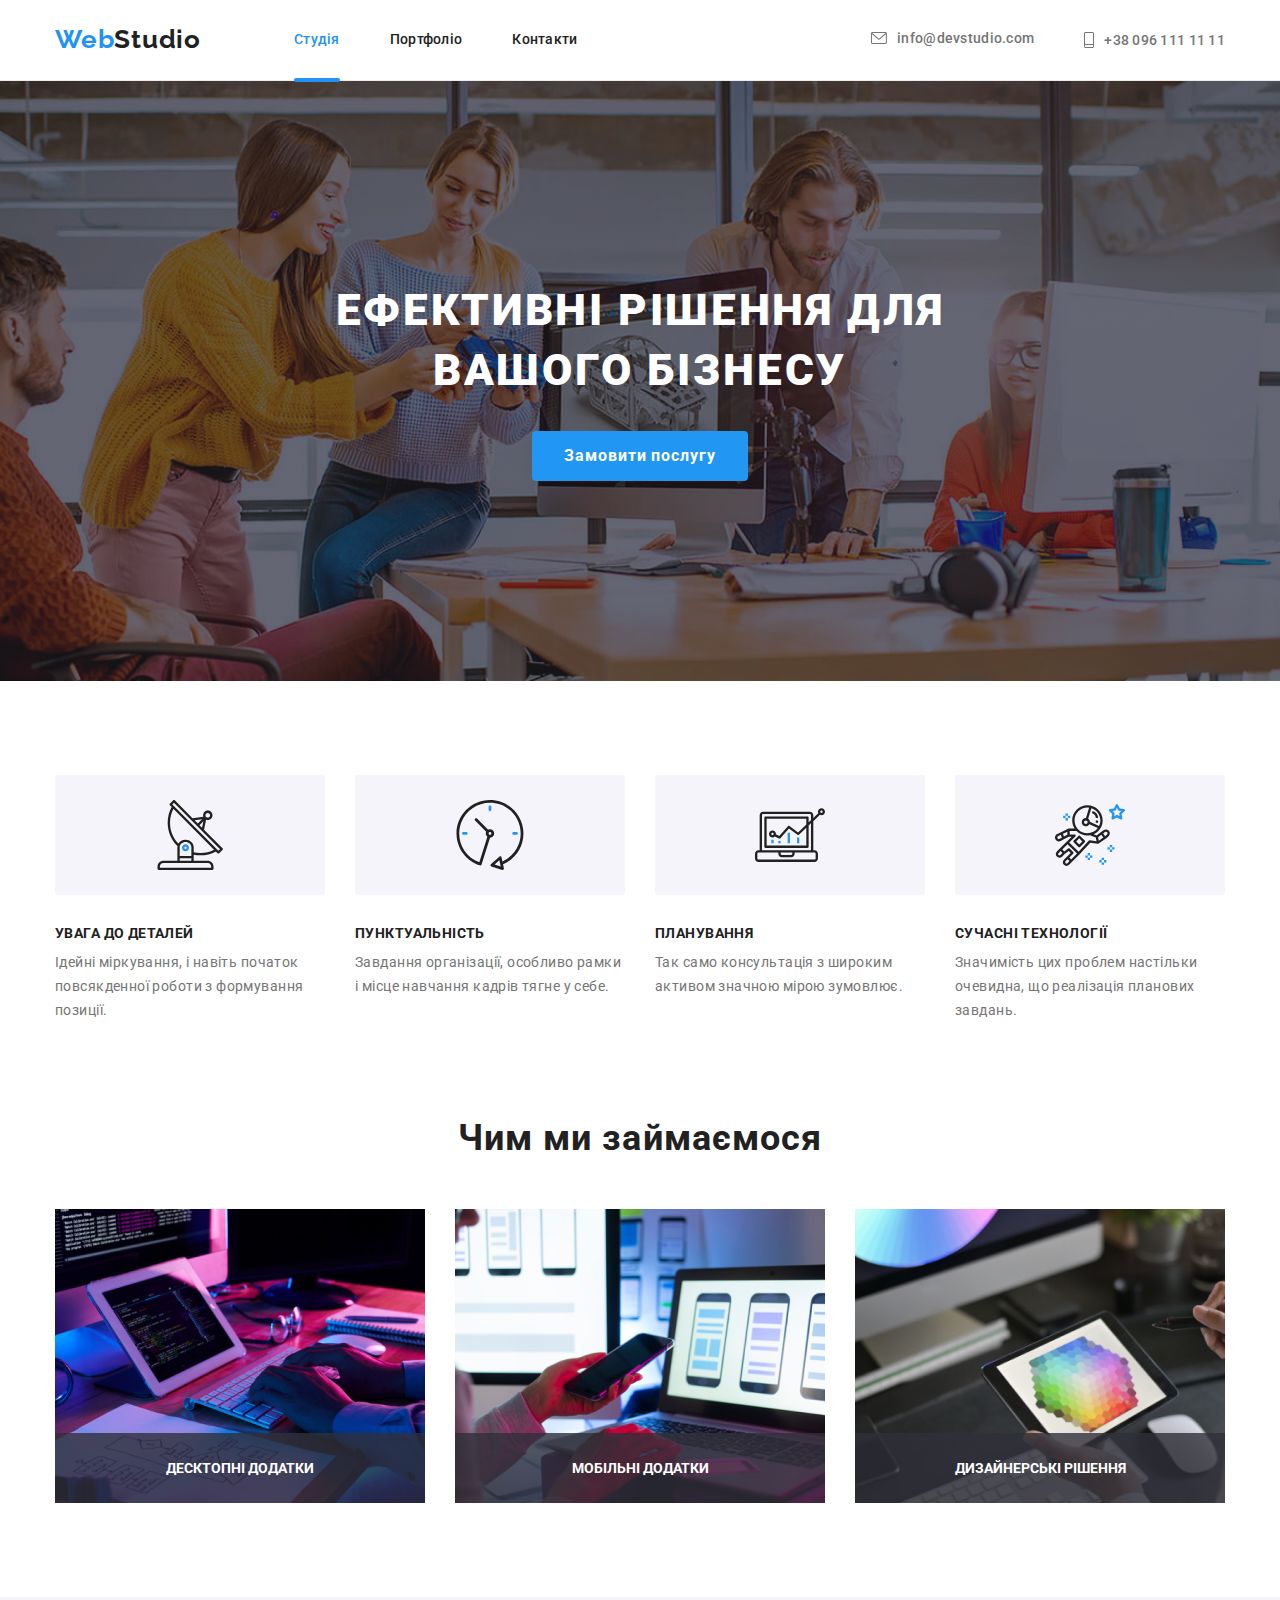
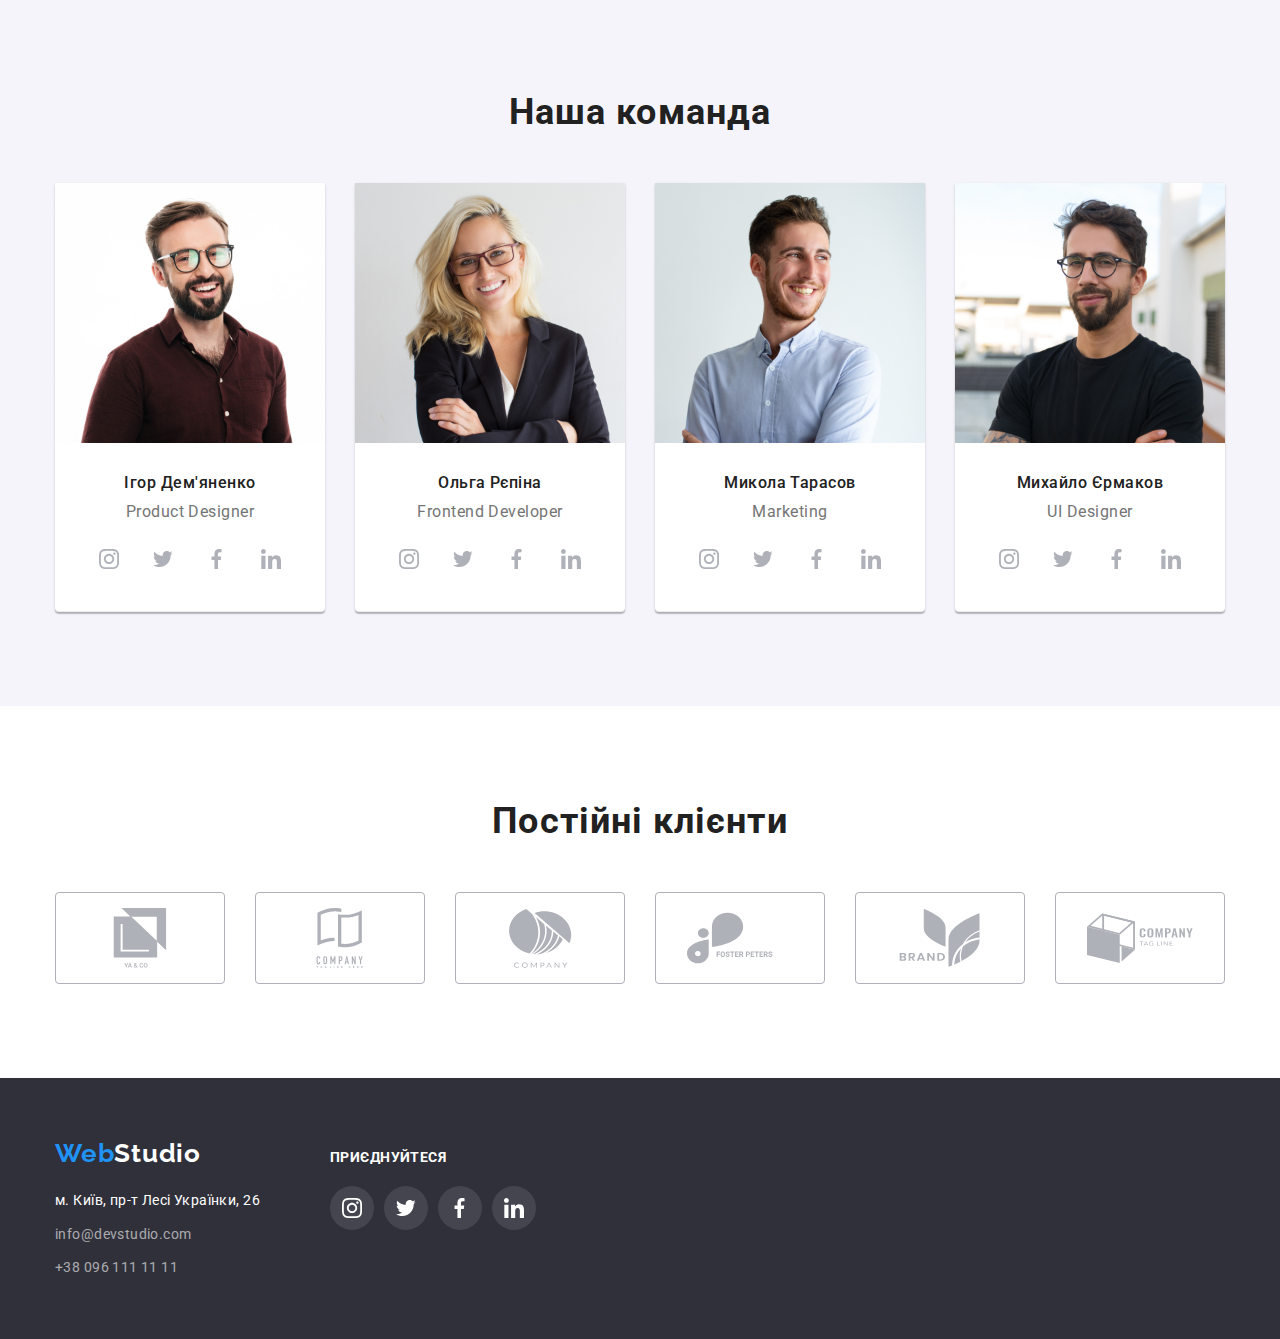
==== index.html @ 61c31329 "Initial commit" ====
<!DOCTYPE html>
<html lang="uk">
  <head>
    <meta charset="UTF-8" />
    <meta http-equiv="X-UA-Compatible" content="IE=edge" />
    <meta name="viewport" content="width=device-width, initial-scale=1.0" />
    <title>WebStudio</title>
    <link href="https://fonts.googleapis.com/css2?family=Raleway:wght@700&family=Roboto:wght@400;500;700;900&display=swap" rel="stylesheet">
    <link rel="stylesheet" href="https://cdn.jsdelivr.net/npm/modern-normalize@1.1.0/modern-normalize.min.css">
    <link rel="stylesheet" href="./css/styles.css">
  </head>
  <body>
    <header class="header">
      <div class="header-container container">
      <nav class="nav-header">
        <a href="logo" class="logo">Web<span class="logo-dark">Studio</span></a>
        <ul class="nav-list list">
          <li class="header-item"><a href="index.html" class="nav-link current link">Студія</a></li>
          <li class="header-item"><a href="./portfolio.html" class="nav-link link">Портфоліо</a></li>
          <li class="header-item"><a href="#Контакти" class="nav-link link">Контакти</a></li>
        </ul>
      </nav>
      <ul class="address-list list">
        <li class="address-item">
          <a href="mailto:info@devstudio.com" class="address-link link"><svg class="address-icon" width="16" height="12"><use href="./images/icon.svg#icon-mail"></use></svg>info@devstudio.com</a>
        </li>
        <li class="address-item">
          <a href="tel:+380961111111" class="address-link link"><svg class="address-icon" width="10" height="16"><use href="./images/icon.svg#icon-phone"></use></svg>+38 096 111 11 11</a></li>
      </ul>
    </div>
    </header>
    <main>
      <section class="baner-header section">
        <div class="baner-container container">
        <h1 class="baner-text">Ефективні рішення для вашого бізнесу</h1>
        <button type="button" class="baner-button" data-modal-open>Замовити послугу</button>
      </div>
      </section>
      <section class="features section">
        <div class="container">
        <h2 hidden>Чим ми особливі</h2>
        <ul class="features-list list">
          <li class="features-item">
            <div class="features-wrapper">
        <svg class="features-icon" width="70" height="70"><use href="./images/icon.svg#icon-group"></use></svg>
      </div>
            <h3 class="features-title">УВАГА ДО ДЕТАЛЕЙ</h3>
            <p class="features-text">
              Ідейні міркування, і навіть початок повсякденної роботи з
              формування позиції.
            </p>
          </li>
          <li class="features-item">
            <div class="features-wrapper">
            <svg class="features-icon" width="70" height="70"><use href="./images/icon.svg#icon-clock"></use></svg>
          </div>
            <h3 class="features-title">ПУНКТУАЛЬНІСТЬ</h3>
            <p class="features-text">
              Завдання організації, особливо рамки і місце навчання кадрів тягне
              у себе.
            </p>
          </li>
          <li class="features-item">
            <div class="features-wrapper">
            <svg class="features-icon" width="70" height="70"><use href="./images/icon.svg#icon-diagram"></use></svg>
          </div>
            <h3 class="features-title">ПЛАНУВАННЯ</h3>
            <p class="features-text">
              Так само консультація з широким активом значною мірою зумовлює.
            </p>
          </li>
          <li class="features-item">
            <div class="features-wrapper">
            <svg class="features-icon" width="70" height="70"><use href="./images/icon.svg#icon-astronaut"></use></svg>
            </div>
            <h3 class="features-title">СУЧАСНІ ТЕХНОЛОГІЇ</h3>
            <p class="features-text">
              Значимість цих проблем настільки очевидна, що реалізація планових
              завдань.
            </p>
          </li>
        </ul>
      </div>
      </section>
      <section class="examples section ">
        <div class="examples-container container">
        <h2 class="examples-title">Чим ми займаємося</h2>
        <ul class="examples-list list">
          <li class="examples-item">
            <div class="activity">
            <img
              src="./images/computer.jpg"
              alt="зображення рук на клавіатурі"
              width="370"
            />
            <p class="activity-text">Десктопні додатки</p>
            </div>
          </li>
          <li class="examples-item">
            <div class="activity">
            <img
              src="./images/phone.jpg"
              alt="зображення телефоу в руках"
              width="370"
            />
            <p class="activity-text">Мобільні додатки</p>
          </div>
          </li>
          <li class="examples-item">
            <div class="activity">
            <img
              src="./images/tablet.jpg"
              alt=" зображення планшету в руках"
              width="370"
            />
            <p class="activity-text">Дизайнерські рішення</p>
          </div>
          </li>
        </ul>
      </div>
      </section>
      <section class="team section">
        <div class="team-container container">
        <h2 class="team-title">Наша команда</h2>
        <ul class="team-list list">
          <li class="team-item">
            <img
              src="./images/team-product.jpg"
              alt="усміхненний чоловік в сорчці коричневого кольору"
              width="270"
            />
            <div class="team-wrapper">
            <h3 class="team-members">Ігор Дем'яненко</h3>
            <p lang="en" class="team-text">Product Designer</p>
            <ul class="socials list">
              <li><a href="#instagram" class="socials-link"><svg class="team-icon" width="20" height="20"><use href="./images/icon.svg#icon-instagram"></use></svg></a></li>
              <li><a href="#twetter" class="socials-link"><svg class="team-icon" width="20" height="20"><use href="./images/icon.svg#icon-twetter"></use></svg></a></li>
              <li><a href="#facebook" class="socials-link"><svg class="team-icon" width="20" height="20"><use href="./images/icon.svg#icon-facebook"></use></svg></a></li>
              <li><a href="#linkedin" class="socials-link"><svg class="team-icon" width="20" height="20"><use href="./images/icon.svg#icon-linkedin"></use></svg></a></li>
            </ul> 
          </div>
          </li>
          <li class="team-item">
            <img
              src="./images/team-frontend.jpg"
              alt="усміхненна блондинка у діловому костюмі"
              width="270"
            />
            <div class="team-wrapper">
            <h3 class="team-members">Ольга Рєпіна</h3>
            <p lang="en" class="team-text">Frontend Developer</p>
            <ul class="socials list">
              <li><a href="#instagram" class="socials-link"><svg class="team-icon" width="20" height="20"><use href="./images/icon.svg#icon-instagram"></use></svg></a></li>
              <li><a href="#twetter" class="socials-link"><svg class="team-icon" width="20" height="20"><use href="./images/icon.svg#icon-twetter"></use></svg></a></li>
              <li><a href="#facebook" class="socials-link"><svg class="team-icon" width="20" height="20"><use href="./images/icon.svg#icon-facebook"></use></svg></a></li>
              <li><a href="#linkedin" class="socials-link"><svg class="team-icon" width="20" height="20"><use href="./images/icon.svg#icon-linkedin"></use></svg></a></li>
            </ul> 
          </div>
          </li>
          <li class="team-item">
            <img
              src="./images/team-marketing.jpg"
              alt="усміхненний молодий чоловік у світлій сорочці"
              width="270"
            />
            <div class="team-wrapper">
            <h3 class="team-members">Микола Тарасов</h3>
            <p lang="en" class="team-text">Marketing</p>
            <ul class="socials list">
              <li><a href="#instagram" class="socials-link"><svg class="team-icon" width="20" height="20"><use href="./images/icon.svg#icon-instagram"></use></svg></a></li>
              <li><a href="#twetter" class="socials-link"><svg class="team-icon" width="20" height="20"><use href="./images/icon.svg#icon-twetter"></use></svg></a></li>
              <li><a href="#facebook" class="socials-link"><svg class="team-icon" width="20" height="20"><use href="./images/icon.svg#icon-facebook"></use></svg></a></li>
              <li><a href="#linkedin" class="socials-link"><svg class="team-icon" width="20" height="20"><use href="./images/icon.svg#icon-linkedin"></use></svg></a></li>
            </ul> 
          </div>
          </li>
          <li class="team-item">
            <img
              src="./images/team_ui-designer.jpg"
              alt="молодий чоловік у футболці чорного кольору підморкує"
              width="270"
            />
            <div class="team-wrapper">
            <h3 class="team-members">Михайло Єрмаков</h3>
            <p lang="en" class="team-text">UI Designer</p>
            <ul class="socials list">
              <li><a href="#instagram" class="socials-link"><svg class="team-icon" width="20" height="20"><use href="./images/icon.svg#icon-instagram"></use></svg></a></li>
              <li><a href="#twetter" class="socials-link"><svg class="team-icon" width="20" height="20"><use href="./images/icon.svg#icon-twetter"></use></svg></a></li>
              <li><a href="#facebook" class="socials-link"><svg class="team-icon" width="20" height="20"><use href="./images/icon.svg#icon-facebook"></use></svg></a></li>
              <li><a href="#linkedin" class="socials-link"><svg class="team-icon" width="20" height="20"><use href="./images/icon.svg#icon-linkedin"></use></svg></a></li>
            </ul> 
          </div>
          </li>
        </ul>
      </div>
      </section>
      <section class="customers section">
        <div class="container">
        <h2 class="customers-title">Постійні клієнти</h2>
        <ul class="customers-list list">
        <li><a href="#" class="customers-link"><svg class="customers-icon" width="106" height="60"><use href="./images/icon.svg#icon-ya-co"></use></svg></a></li>
        <li><a href="#" class="customers-link"><svg class="customers-icon" width="106" height="60"><use href="./images/icon.svg#icon-company-tagline"></use></svg></a></li>
        <li><a href="#" class="customers-link"><svg class="customers-icon" width="106" height="60"><use href="./images/icon.svg#icon-company"></use></svg></a></li>
        <li><a href="#" class="customers-link"><svg class="customers-icon" width="106" height="60"><use href="./images/icon.svg#icon-foster-peters"></use></svg></a></li>
        <li><a href="#" class="customers-link"><svg class="customers-icon" width="106" height="60"><use href="./images/icon.svg#icon-brand"></use></svg></a></li>
        <li><a href="#" class="customers-link"><svg class="customers-icon" width="106" height="60"><use href="./images/icon.svg#icon-tag-line"></use></svg></a></li>
      </ul>
      </div>
      </section>
    </main>
    <footer class="footer">
      <div class="container  footer-container">
      <div class="address-wrapper">
      <a href="logo" class="logo link">Web<span class="logo-light">Studio</span></a>
      <address class="address">
        <ul class="address-list-footer list">
          <li class="address-list-item"><p class="address-text">м. Київ, пр-т Лесі Українки, 26</p></li>
          <li class="address-list-item">
            <a href="mailto:info@devstudio.com" class="contacts-link link">info@devstudio.com</a>
          </li>
          <li class="address-list-item"><a href="tel:+380961111111" class="contacts-link link">+38 096 111 11 11</a></li>
        </ul>
      </address>
      </div>
        <div class="footer-link">
        <h2 class="footer-title">Приєднуйтеся</h2>
        <ul class="footer-icon-list list">
          <li><a href="#instagram" class="footer-socials"><svg class="footer-icon" width="20" height="20"><use href="./images/icon.svg#icon-instagram"></use></svg></a></li>
          <li><a href="#twetter" class="footer-socials"><svg class="footer-icon" width="20" height="20"><use href="./images/icon.svg#icon-twetter"></use></svg></a></li>
          <li><a href="#facebook" class="footer-socials"><svg class="footer-icon" width="20" height="20"><use href="./images/icon.svg#icon-facebook"></use></svg></a></li>
          <li><a href="#linkedin" class="footer-socials"><svg class="footer-icon" width="20" height="20"><use href="./images/icon.svg#icon-linkedin"></use></svg></a></li>
        </ul>
      </div>
    </div>
    </footer>
    <div class="backdrop is-hidden" data-modal>
<div class="modal">
  <button class="modal-close-button" type="button" data-modal-close><svg class="close-icon"><use href="./images/icon.svg#icon-close.svg"></use></svg></button>
</div>
    </div>
    <script src="./js/modal.js"></script>
</body>
  </body>
</html>
---- css/styles.css ----
:root {
    --color-background: #fff;
    --color-primary: #2193f6;
    --color-section: #f5f4fa;
    --color-text: #212121;
    --color-button: #2196F3;
}
body {
    font-family: 'Roboto',sans-serif;
    color:var(--color-text);
}
/* reset start*/
h1,h2,h3,h4,h5,h6,p {
    margin: 0;
}
.link {
    text-decoration: none;
}
.list {
    list-style: none;
    margin: 0;
    padding: 0;
}
/* reset and*/
.section {
    padding: 94px 0;
}
.container {
    width: 1200px;
    padding: 0 15px;
    margin: 0 auto;
}
.logo {
    color:var(--color-primary);
    font-family: 'Raleway', sans-serif;
    font-weight: 700;
    font-size: 26px;
    line-height: 1.20;
    letter-spacing: 0.03em;
    text-decoration: none;
}
.logo-light {
    color: var(--color-background);
}
.logo-dark {
    color: var(--color-text);
}
.header-container {
    display: flex;
}
.header {
    border-bottom: 1px solid #ececec;
}
.nav-header {
    display: flex;
    align-items: center;
}
.nav-list {
    display: flex;
    margin-left: 93px;
}
.nav-link {
    display: block;
    color:var(--color-text);
    font-weight: 500;
    font-size: 14px;
    line-height: 1.14;
    letter-spacing: 0.02em; 
    padding-top: 32px;
    padding-bottom: 32px;
    position: relative;
    transition: color 250ms cubic-bezier(0.4, 0, 0.2, 1);
}
.header-item:not(:last-child) {
    margin-right: 50px;
    align-items: center;
}
.nav-link.current {
    color: var(--color-primary);
}
.nav-link:hover,
.nav-link:focus {
    color:var(--color-primary);
}
.current::after {  
    display: inline-block;
    content: '';
    width: 100%;
    height: 4px;
    position: absolute;
    left: 0;
    bottom: -2px;
    background-color: var(--color-primary);
    border-radius: 2px;
}
.address-list {
    display: flex;
    margin-left: auto;
}
.address-item:not(:last-child) {
    margin-right: 50px;
    align-items: center;
}
.address-link {
    display: flex;
    color: #757575;
    align-items: center;
    font-weight: 500;
    font-size: 14px;
    line-height: 0.9;
    letter-spacing: 0.02em;
    padding: 32px 0;
    transition: color 250ms cubic-bezier(0.4, 0, 0.2, 1);
}
.address-link:hover,
.address-link:focus {
    color:var(--color-primary); 
}
.address-icon {
    fill: currentColor;
    margin-right: 10px;
}
.features-wrapper {
    display: flex;
    width: 270px;
    height: 120px;
    margin-bottom: 30px;
    margin-right: 30px;
    background-color: var(--color-section); 
    border-radius: 4px;
    align-items: center;
    justify-content: center;
}
.baner-header {
    margin: 0 auto;
    background-color: #2f303a;
    color: var(--color-background);
    padding: 200px 0;
    background-image: linear-gradient(to right, rgba(47, 48, 58, 0.4), rgba(47, 48, 58, 0.4)),
    url(../images/background.jpg);
    background-size: 1600px;
    max-width: 1600px;
    background-repeat: no-repeat;
    background-position: center;
}

.baner-text {
    color:var(--color-background);
    font-weight: 900;
    font-size: 44px;
    line-height: 1.36;
    text-align: center;
    letter-spacing: 0.06em;
    text-transform: uppercase;
    width: 696px;
    margin: 0 auto;
    margin-bottom: 30px;
}   
.baner-button {
    display: block;
    margin: 0 auto;
    width: 216px;
    min-height: 50px;
    color: #fff;
    background-color: var(--color-button);
    font-family: inherit;
    border-radius: 4px;
    border: none;
    font-weight: 700;
    font-size: 16px;
    line-height: 1.88;
    letter-spacing: 0.06em;
    cursor: pointer;
}
.fetures-container {
    display: flex;
}
.features-list {
    display: flex;
}
.features-item {
    width: 270px;
    margin-right: 30px;
}
.features-item:last-child {
    margin-right: 0;
}
.features-title {
    font-weight: 700;
    font-size: 14px;
    line-height: 1.15;
    letter-spacing: 0.03em;
    text-transform: uppercase;
    margin-bottom: 10px;
}
.features-text {
    font-weight: 400;
    font-size: 14px;
    color: #757575;
    line-height: 1.71;
    letter-spacing: 0.03em;
}
.examples {
    padding-top: 0;
}
.examples-container {
    display: flexbox;
}
.examples-title {
    text-align: center;
    font-size: 36px;
    line-height: 1.17;
    letter-spacing: 0.03em;
    margin-bottom: 50px;
}
.examples-item {
    width: 370px;
    margin-right: 30px;
    margin-left: 0;
}
.examples-item:last-child {
    margin-right: 0;
}
.examples-list {
    display: flex;
}
.activity {
    display: flex;
    position: relative;
    justify-content: center;
}
.activity::before {
    content: "";
    position: absolute;
    bottom: 0;
    width: 100%;
    height: 70px;
    background-color: rgba(47, 48, 58, 0.8);
}
.activity-text {
    position: absolute;
    bottom: 0;
    margin: 0;
    padding: 27px 0;
    font-weight: 700;
    font-size: 14px;
    line-height: 1.143;
    text-transform: uppercase;
    color: #FFFFFF;
}
.container-team {
    display: flex;
}
.team {
    background-color:var(--color-section);
}
.team-title {
    display: flex;
    justify-content: center;
    font-size: 36px;
    line-height: 1.17;
    letter-spacing: 0.03em;
    margin-bottom: 50px;
}
.team-list {
    display: flex;
    flex-wrap: wrap;
    margin-right: -30px;
    margin-bottom: -30px;
}
.team-item {
    margin-right: 30px;
    margin-bottom: 30px;
    background-color: var(--color-background);
    border-bottom: 1px solid #ececec;
    box-shadow: 0px 1px 3px rgba(0, 0, 0, 0.12), 0px 1px 1px rgba(0, 0, 0, 0.014), 0px 2px 1px rgba(0, 0, 0, 0.2);
    border-radius: 0px 0px 4px 4px;
}
img {
    display: block;
}
.team-members {
    margin-bottom: 10px;
    font-weight: 500;
    font-size: 16px;
    line-height: 1.19;
    text-align: center;
    letter-spacing: 0.03em;
}
.team-text { 
    margin-bottom: 16px;
    font-size: 16px;
    line-height: 1.19;
    color: #757575;
    text-align: center;
    letter-spacing: 0.03em;
}
.socials {
    display: flex;
    align-items: center;
    justify-content: center;
    gap: 10px;
}
.socials-link {
    display: flex;
    align-items: center;
    justify-content: center;
    width: 44px;
    height: 44px;
    border-radius: 50%;
    fill: #afb1b8;
    transition: fill 250ms cubic-bezier(0.4, 0, 0.2, 1), background-color 250ms cubic-bezier(0.4, 0, 0.2, 1);
}
.socials-link:hover,
.socials-link:focus {
        fill: #fff;
        background-color: var(--color-primary); 
}
.team-wrapper {
    padding: 30px 0;
}
.customers-title {
    text-align: center;
    font-size: 36px;
    letter-spacing: 0.03em;
    line-height: 1.17;
    margin-bottom: 50px;
}
.customers-link {
    width: 170px;
    height: 92px;
    border: 1px solid #afb1b8;
    border-radius: 4px;
    display: flex;
    align-items: center;
    justify-content: center;
    fill: #afb1b8; 
    transition: fill 250ms cubic-bezier(0.4, 0, 0.2, 1), border-color 250ms cubic-bezier(0.4, 0, 0.2, 1); 
}
.customers-link:hover,
.customers-link:focus {
    fill: var(--color-button);
    border-color: var(--color-button);
}
.customers-list {
    display: flex;
    gap: 30px;
}
.footer {
    background-color: #2f303a;
    padding: 60px 0;
    
}
.address {
    font-style: normal;
    margin-top: 20px;

}
.address-list-item:not(:last-child) {
    margin-bottom: 9px;
}
.address-text {
    font-size: 14px;
    line-height: 1.71;
    letter-spacing: 0.03em;
    color: #fff;
}
.contacts-link {
    font-size: 14px;
    line-height: 1.72;
    letter-spacing: 0.03em;
    color:rgba(255, 255, 255, 0.6);
    transition: color 250ms cubic-bezier(0.4, 0, 0.2, 1);
}
.contacts-link:hover, 
.contacts-link:focus {
    color:var(--color-primary);
}
.footer-link {
    margin-left: 70px;
    }
    .footer-text {
        color: #FFFFFF;
        text-align: center;
        font-family: 'Roboto';
        font-weight: 700;
        font-size: 14px;
        letter-spacing: 0.03em;
        line-height: 1.12;
        text-transform: uppercase;
    }
    .footer-icon-list {
        display: flex;
        gap: 10px;
    }
    .footer-icon {
        fill: #FFFFFF;
    }
    .footer-container {
        display: flex;
        align-items: baseline;
    }
    .footer-title {
        color: #FFFFFF;
        font-size: 14px;
        letter-spacing: 0.03em;
        line-height: 1.12;
        text-transform: uppercase;
        margin-bottom: 20px;
    }
    .footer-socials {
        width: 44px;
        height: 44px;
        display: flex;
        align-items: center;
        justify-content: center;
        background-color: rgba(255, 255, 255, 0.1);
        border-radius: 50%;
        transition: background-color 250ms cubic-bezier(0.4, 0, 0.2, 1);
    }
    .footer-socials:hover,
    .footer-socials:focus {
        background-color: var(--color-button);
    }
.filters-list {
    display: flex; 
    justify-content: center;
    margin-bottom: 50px;
    gap: 8px;
} 
.filters-item:last-child {
    margin-right: 0;
}
.filters-button {
    padding: 6px 22px;
    font-weight: 500;
    font-size: 16px; 
    line-height: 1.63;
    text-align: center;
    letter-spacing: 0.03em; 
    background: #f5f4fa;
    border-radius: 4px;
    border: none;
    cursor: pointer;
    transition: color 250ms cubic-bezier(0.4, 0, 0.2, 1), background-color 250ms cubic-bezier(0.4, 0, 0.2, 1), box-shadow 250ms cubic-bezier(0.4, 0, 0.2, 1);
}
.filters-button:hover,
.filters-button:focus {
    color: #FFFFFF;
    background-color:  #2196f3;
    box-shadow: 0px 3px 1px rgba(0, 0, 0, 0.1), 0px 1px 2px rgba(0, 0, 0, 0.08), 0px 2px 2px rgba(0, 0, 0, 0.12);
    border-radius: 4px;
}
.project-list {
    display: flex;
    flex-wrap: wrap;
    margin-right: -30px;
    margin-bottom: -30px;
    
}
.project-wrapper {
    border: 1px solid #eeeeee;
    border-top: none;
    padding: 20px 24px;
    
}
.portfolio-thumb {
    position: relative;
    width: 370px;
    height: 294px;
    overflow: hidden;
}
.portfolio-overlay {
    position: absolute;
    top: 0;
    left: 0;
    width: 100%;
    height: 100%;
    background-color: rgba(33, 150, 243, 0.9);
    transform: translateY(101%);
    transition: transform 250ms cubic-bezier(0.4, 0, 0.2, 1);
}
.overlay-text {
    padding: 60px 24px;
    align-content: center;
    font-size: 18px;
    line-height: 1.56;
    color:#FFFFFF;
}

.project-item:hover .portfolio-overlay,
.project-item:focus .portfolio-overlay {
    transform: translateY(0);
}

img {
    display: block;
}
.project-item {
    margin-right: 30px;
    margin-bottom: 30px;
    width: 370px;
    transition: box-shadow 250ms cubic-bezier(0.4, 0, 0.2, 1),transform 250ms cubic-bezier(0.4, 0, 0.2, 1);
}
.project-item:ntn-child(3n) {
    margin-right: 0;
}
.project-item:ntn-last-child(-n+3) {
    margin-bottom: 0;
}
.project-title {
    color:var(--color-text);
    font-size: 18px;
    line-height: 2.0;
    letter-spacing: 0.06em;
    margin-bottom: 4px;

}
.project-text {
    color: #757575;
    font-weight: 400;
    font-size: 16px ;
    line-height: 1.9;
    letter-spacing: 0.03em;
}

.project-item:hover {
box-shadow: 0px 1px 1px rgba(0, 0, 0, 0.12),
0px 4px 4px rgba(0, 0, 0, 0.06),
1px 4px 6px rgba(0, 0, 0, 0.16);
}
.backdrop {
    position: fixed;
    top: 0;
    left: 0;
    width: 100%;
    height: 100%;
    z-index: 1;
    background-color: rgba(0, 0, 0, 0.2);
    transition: opacity 250ms, visibility 250ms;
}
.backdrop.is-hidden {
    opacity: 0;
    visibility: hidden;
    pointer-events: none;
}
.modal {
    position: absolute;
    top: 50%;
    left: 50%;
    transform: translate(-50%, -50%);
    width: 528px;
    max-height: 581px;
    height: 100%;
    overflow: auto;
    background-color: var(--color-background);
    box-shadow: 0px 1px 3px rgba(0, 0, 0, 0.12), 0px 1px 1px rgba(0, 0, 0, 0.14), 0px 2px 1px rgba(0, 0, 0, 0.2);
    border-radius: 4px;
}
.modal-close-button {
    display: flex;
    align-items: center;
    justify-content: center;
    border: 1px solid rgba(0, 0, 0, 0.1);
    border-radius: 50%;
    background-color: var(--color-background);
    position: absolute;
    top: 8px;
    right: 8px;
    width: 30px;
    height: 30px;
    cursor: pointer;
}
.close-icon {
    fill: black;
}
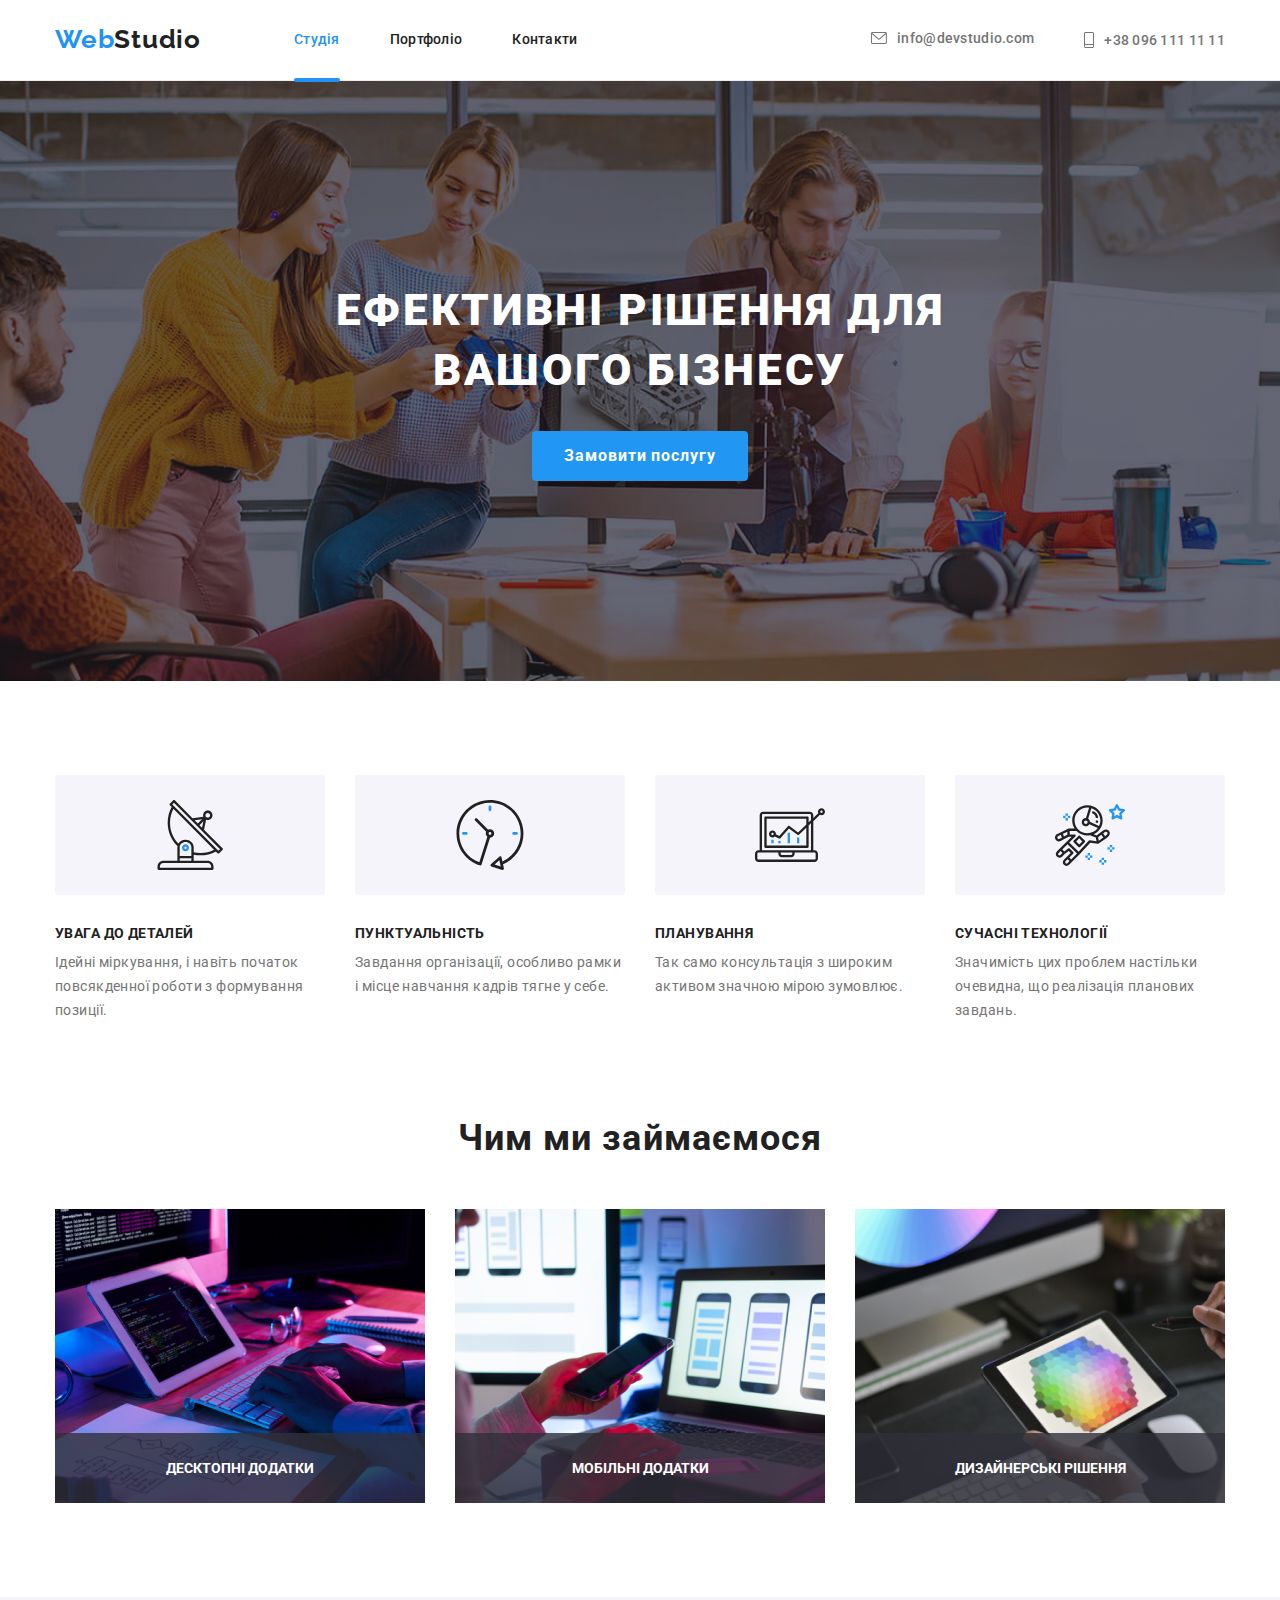
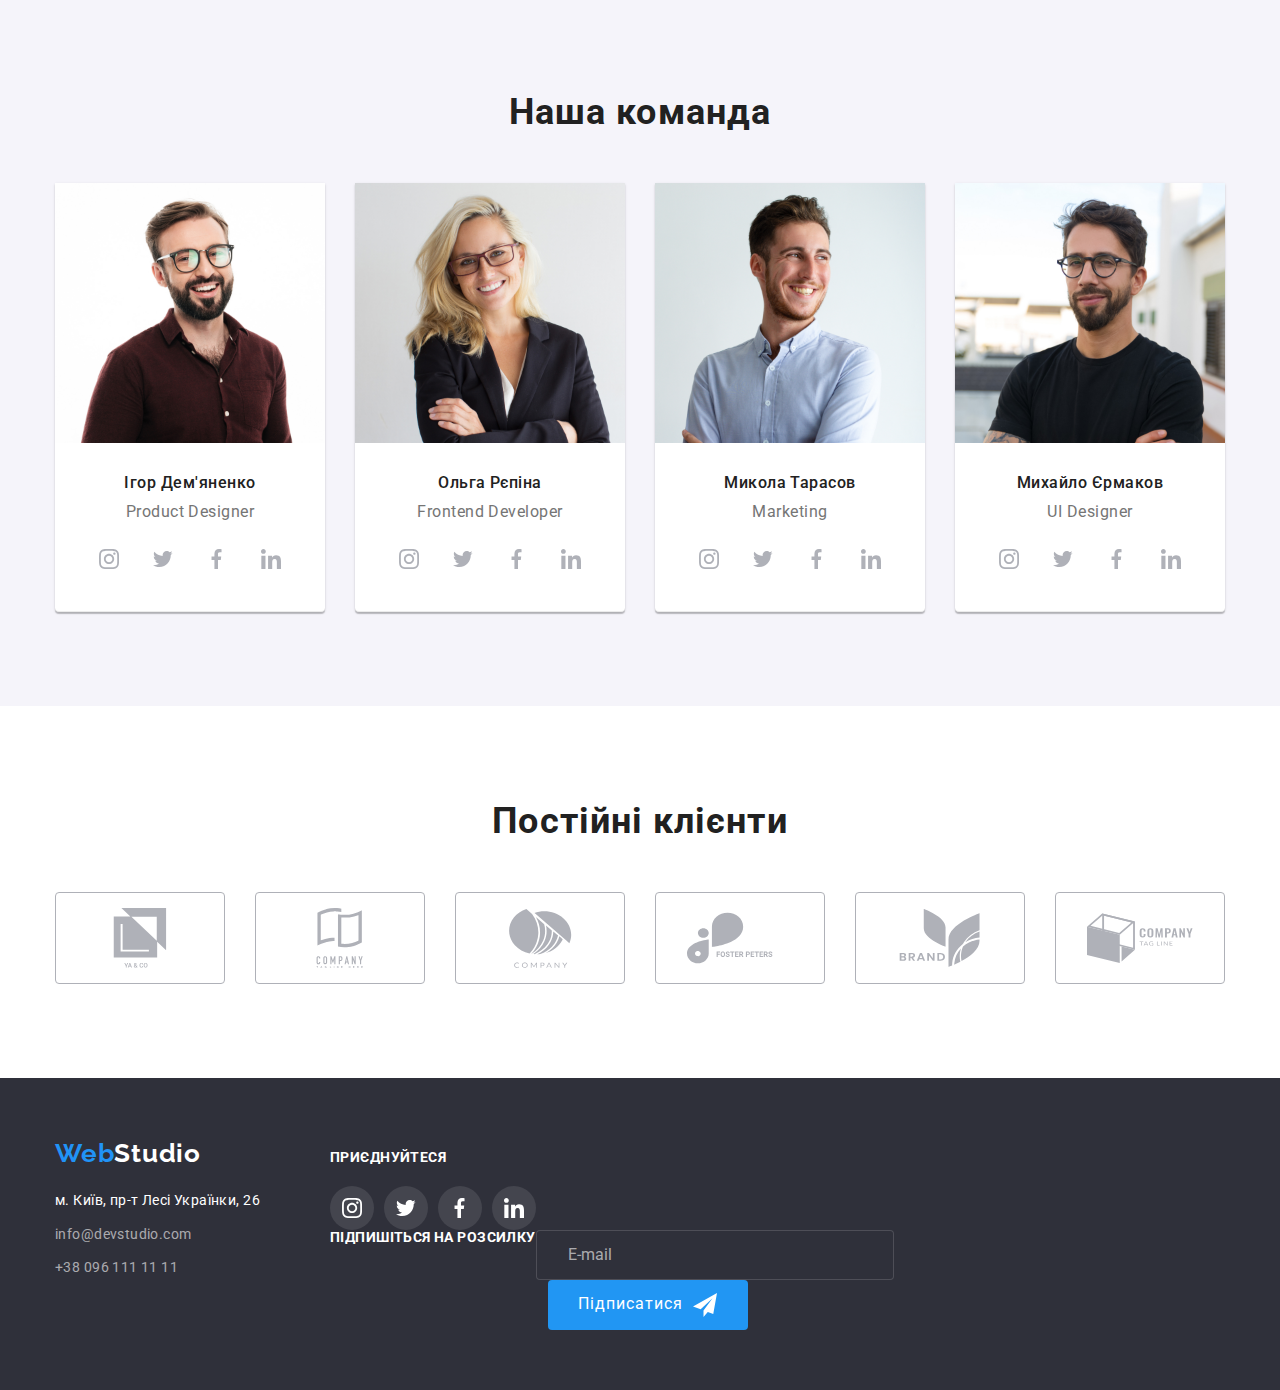
==== commit e006f8a7: "added modal form" ====
--- a/index.html
+++ b/index.html
@@ -22,10 +22,10 @@
       </nav>
       <ul class="address-list list">
         <li class="address-item">
-          <a href="mailto:info@devstudio.com" class="address-link link"><svg class="address-icon" width="16" height="12"><use href="./images/icon.svg#icon-mail"></use></svg>info@devstudio.com</a>
+          <a href="mailto:info@devstudio.com" class="address-link link"><svg class="address-icon" width="16" height="12"><use href="./images/icons.svg#icon-mail"></use></svg>info@devstudio.com</a>
         </li>
         <li class="address-item">
-          <a href="tel:+380961111111" class="address-link link"><svg class="address-icon" width="10" height="16"><use href="./images/icon.svg#icon-phone"></use></svg>+38 096 111 11 11</a></li>
+          <a href="tel:+380961111111" class="address-link link"><svg class="address-icon" width="10" height="16"><use href="./images/icons.svg#icon-phone"></use></svg>+38 096 111 11 11</a></li>
       </ul>
     </div>
     </header>
@@ -42,7 +42,7 @@
         <ul class="features-list list">
           <li class="features-item">
             <div class="features-wrapper">
-        <svg class="features-icon" width="70" height="70"><use href="./images/icon.svg#icon-group"></use></svg>
+        <svg class="features-icon" width="70" height="70"><use href="./images/icons.svg#icon-group"></use></svg>
       </div>
             <h3 class="features-title">УВАГА ДО ДЕТАЛЕЙ</h3>
             <p class="features-text">
@@ -52,7 +52,7 @@
           </li>
           <li class="features-item">
             <div class="features-wrapper">
-            <svg class="features-icon" width="70" height="70"><use href="./images/icon.svg#icon-clock"></use></svg>
+            <svg class="features-icon" width="70" height="70"><use href="./images/icons.svg#icon-clock"></use></svg>
           </div>
             <h3 class="features-title">ПУНКТУАЛЬНІСТЬ</h3>
             <p class="features-text">
@@ -62,7 +62,7 @@
           </li>
           <li class="features-item">
             <div class="features-wrapper">
-            <svg class="features-icon" width="70" height="70"><use href="./images/icon.svg#icon-diagram"></use></svg>
+            <svg class="features-icon" width="70" height="70"><use href="./images/icons.svg#icon-diagram"></use></svg>
           </div>
             <h3 class="features-title">ПЛАНУВАННЯ</h3>
             <p class="features-text">
@@ -71,7 +71,7 @@
           </li>
           <li class="features-item">
             <div class="features-wrapper">
-            <svg class="features-icon" width="70" height="70"><use href="./images/icon.svg#icon-astronaut"></use></svg>
+            <svg class="features-icon" width="70" height="70"><use href="./images/icons.svg#icon-astronaut"></use></svg>
             </div>
             <h3 class="features-title">СУЧАСНІ ТЕХНОЛОГІЇ</h3>
             <p class="features-text">
@@ -133,10 +133,10 @@
             <h3 class="team-members">Ігор Дем'яненко</h3>
             <p lang="en" class="team-text">Product Designer</p>
             <ul class="socials list">
-              <li><a href="#instagram" class="socials-link"><svg class="team-icon" width="20" height="20"><use href="./images/icon.svg#icon-instagram"></use></svg></a></li>
-              <li><a href="#twetter" class="socials-link"><svg class="team-icon" width="20" height="20"><use href="./images/icon.svg#icon-twetter"></use></svg></a></li>
-              <li><a href="#facebook" class="socials-link"><svg class="team-icon" width="20" height="20"><use href="./images/icon.svg#icon-facebook"></use></svg></a></li>
-              <li><a href="#linkedin" class="socials-link"><svg class="team-icon" width="20" height="20"><use href="./images/icon.svg#icon-linkedin"></use></svg></a></li>
+              <li><a href="#instagram" class="socials-link"><svg class="team-icon" width="20" height="20"><use href="./images/icons.svg#icon-instagram"></use></svg></a></li>
+              <li><a href="#twetter" class="socials-link"><svg class="team-icon" width="20" height="20"><use href="./images/icons.svg#icon-twetter"></use></svg></a></li>
+              <li><a href="#facebook" class="socials-link"><svg class="team-icon" width="20" height="20"><use href="./images/icons.svg#icon-facebook"></use></svg></a></li>
+              <li><a href="#linkedin" class="socials-link"><svg class="team-icon" width="20" height="20"><use href="./images/icons.svg#icon-linkedin"></use></svg></a></li>
             </ul> 
           </div>
           </li>
@@ -150,10 +150,10 @@
             <h3 class="team-members">Ольга Рєпіна</h3>
             <p lang="en" class="team-text">Frontend Developer</p>
             <ul class="socials list">
-              <li><a href="#instagram" class="socials-link"><svg class="team-icon" width="20" height="20"><use href="./images/icon.svg#icon-instagram"></use></svg></a></li>
-              <li><a href="#twetter" class="socials-link"><svg class="team-icon" width="20" height="20"><use href="./images/icon.svg#icon-twetter"></use></svg></a></li>
-              <li><a href="#facebook" class="socials-link"><svg class="team-icon" width="20" height="20"><use href="./images/icon.svg#icon-facebook"></use></svg></a></li>
-              <li><a href="#linkedin" class="socials-link"><svg class="team-icon" width="20" height="20"><use href="./images/icon.svg#icon-linkedin"></use></svg></a></li>
+              <li><a href="#instagram" class="socials-link"><svg class="team-icon" width="20" height="20"><use href="./images/icons.svg#icon-instagram"></use></svg></a></li>
+              <li><a href="#twetter" class="socials-link"><svg class="team-icon" width="20" height="20"><use href="./images/icons.svg#icon-twetter"></use></svg></a></li>
+              <li><a href="#facebook" class="socials-link"><svg class="team-icon" width="20" height="20"><use href="./images/icons.svg#icon-facebook"></use></svg></a></li>
+              <li><a href="#linkedin" class="socials-link"><svg class="team-icon" width="20" height="20"><use href="./images/icons.svg#icon-linkedin"></use></svg></a></li>
             </ul> 
           </div>
           </li>
@@ -167,10 +167,10 @@
             <h3 class="team-members">Микола Тарасов</h3>
             <p lang="en" class="team-text">Marketing</p>
             <ul class="socials list">
-              <li><a href="#instagram" class="socials-link"><svg class="team-icon" width="20" height="20"><use href="./images/icon.svg#icon-instagram"></use></svg></a></li>
-              <li><a href="#twetter" class="socials-link"><svg class="team-icon" width="20" height="20"><use href="./images/icon.svg#icon-twetter"></use></svg></a></li>
-              <li><a href="#facebook" class="socials-link"><svg class="team-icon" width="20" height="20"><use href="./images/icon.svg#icon-facebook"></use></svg></a></li>
-              <li><a href="#linkedin" class="socials-link"><svg class="team-icon" width="20" height="20"><use href="./images/icon.svg#icon-linkedin"></use></svg></a></li>
+              <li><a href="#instagram" class="socials-link"><svg class="team-icon" width="20" height="20"><use href="./images/icons.svg#icon-instagram"></use></svg></a></li>
+              <li><a href="#twetter" class="socials-link"><svg class="team-icon" width="20" height="20"><use href="./images/icons.svg#icon-twetter"></use></svg></a></li>
+              <li><a href="#facebook" class="socials-link"><svg class="team-icon" width="20" height="20"><use href="./images/icons.svg#icon-facebook"></use></svg></a></li>
+              <li><a href="#linkedin" class="socials-link"><svg class="team-icon" width="20" height="20"><use href="./images/icons.svg#icon-linkedin"></use></svg></a></li>
             </ul> 
           </div>
           </li>
@@ -184,10 +184,10 @@
             <h3 class="team-members">Михайло Єрмаков</h3>
             <p lang="en" class="team-text">UI Designer</p>
             <ul class="socials list">
-              <li><a href="#instagram" class="socials-link"><svg class="team-icon" width="20" height="20"><use href="./images/icon.svg#icon-instagram"></use></svg></a></li>
-              <li><a href="#twetter" class="socials-link"><svg class="team-icon" width="20" height="20"><use href="./images/icon.svg#icon-twetter"></use></svg></a></li>
-              <li><a href="#facebook" class="socials-link"><svg class="team-icon" width="20" height="20"><use href="./images/icon.svg#icon-facebook"></use></svg></a></li>
-              <li><a href="#linkedin" class="socials-link"><svg class="team-icon" width="20" height="20"><use href="./images/icon.svg#icon-linkedin"></use></svg></a></li>
+              <li><a href="#instagram" class="socials-link"><svg class="team-icon" width="20" height="20"><use href="./images/icons.svg#icon-instagram"></use></svg></a></li>
+              <li><a href="#twetter" class="socials-link"><svg class="team-icon" width="20" height="20"><use href="./images/icons.svg#icon-twetter"></use></svg></a></li>
+              <li><a href="#facebook" class="socials-link"><svg class="team-icon" width="20" height="20"><use href="./images/icons.svg#icon-facebook"></use></svg></a></li>
+              <li><a href="#linkedin" class="socials-link"><svg class="team-icon" width="20" height="20"><use href="./images/icons.svg#icon-linkedin"></use></svg></a></li>
             </ul> 
           </div>
           </li>
@@ -198,12 +198,12 @@
         <div class="container">
         <h2 class="customers-title">Постійні клієнти</h2>
         <ul class="customers-list list">
-        <li><a href="#" class="customers-link"><svg class="customers-icon" width="106" height="60"><use href="./images/icon.svg#icon-ya-co"></use></svg></a></li>
-        <li><a href="#" class="customers-link"><svg class="customers-icon" width="106" height="60"><use href="./images/icon.svg#icon-company-tagline"></use></svg></a></li>
-        <li><a href="#" class="customers-link"><svg class="customers-icon" width="106" height="60"><use href="./images/icon.svg#icon-company"></use></svg></a></li>
-        <li><a href="#" class="customers-link"><svg class="customers-icon" width="106" height="60"><use href="./images/icon.svg#icon-foster-peters"></use></svg></a></li>
-        <li><a href="#" class="customers-link"><svg class="customers-icon" width="106" height="60"><use href="./images/icon.svg#icon-brand"></use></svg></a></li>
-        <li><a href="#" class="customers-link"><svg class="customers-icon" width="106" height="60"><use href="./images/icon.svg#icon-tag-line"></use></svg></a></li>
+        <li><a href="#" class="customers-link"><svg class="customers-icon" width="106" height="60"><use href="./images/icons.svg#icon-ya-co"></use></svg></a></li>
+        <li><a href="#" class="customers-link"><svg class="customers-icon" width="106" height="60"><use href="./images/icons.svg#icon-company-tagline"></use></svg></a></li>
+        <li><a href="#" class="customers-link"><svg class="customers-icon" width="106" height="60"><use href="./images/icons.svg#icon-company"></use></svg></a></li>
+        <li><a href="#" class="customers-link"><svg class="customers-icon" width="106" height="60"><use href="./images/icons.svg#icon-foster-peters"></use></svg></a></li>
+        <li><a href="#" class="customers-link"><svg class="customers-icon" width="106" height="60"><use href="./images/icons.svg#icon-brand"></use></svg></a></li>
+        <li><a href="#" class="customers-link"><svg class="customers-icon" width="106" height="60"><use href="./images/icons.svg#icon-tag-line"></use></svg></a></li>
       </ul>
       </div>
       </section>
@@ -225,17 +225,46 @@
         <div class="footer-link">
         <h2 class="footer-title">Приєднуйтеся</h2>
         <ul class="footer-icon-list list">
-          <li><a href="#instagram" class="footer-socials"><svg class="footer-icon" width="20" height="20"><use href="./images/icon.svg#icon-instagram"></use></svg></a></li>
-          <li><a href="#twetter" class="footer-socials"><svg class="footer-icon" width="20" height="20"><use href="./images/icon.svg#icon-twetter"></use></svg></a></li>
-          <li><a href="#facebook" class="footer-socials"><svg class="footer-icon" width="20" height="20"><use href="./images/icon.svg#icon-facebook"></use></svg></a></li>
-          <li><a href="#linkedin" class="footer-socials"><svg class="footer-icon" width="20" height="20"><use href="./images/icon.svg#icon-linkedin"></use></svg></a></li>
-        </ul>
+          <li><a href="#instagram" class="footer-socials"><svg class="footer-icon" width="20" height="20"><use href="./images/icons.svg#icon-instagram"></use></svg></a></li>
+          <li><a href="#twetter" class="footer-socials"><svg class="footer-icon" width="20" height="20"><use href="./images/icons.svg#icon-twetter"></use></svg></a></li>
+          <li><a href="#facebook" class="footer-socials"><svg class="footer-icon" width="20" height="20"><use href="./images/icons.svg#icon-facebook"></use></svg></a></li>
+          <li><a href="#linkedin" class="footer-socials"><svg class="footer-icon" width="20" height="20"><use href="./images/icons.svg#icon-linkedin"></use></svg></a></li>
+        </ul>
+        <form class="footer-form">
+          <h3 class="title-social">Підпишіться на розсилку</h3>
+          <div class="form-content">
+            <input type="email" name="email" id="email" class="footer-email" placeholder="E-mail">
+            <button type="submit" class="footer-button">Підписатися <svg class="footer-send-icon" width="24" height="24"><use href="./images/icons.svg#icon-send"></use></svg>
+            </button>
+          </div>
+        </form>
       </div>
     </div>
     </footer>
     <div class="backdrop is-hidden" data-modal>
 <div class="modal">
-  <button class="modal-close-button" type="button" data-modal-close><svg class="close-icon"><use href="./images/icon.svg#icon-close.svg"></use></svg></button>
+  <button class="modal-close-button" type="button" data-modal-close><svg class="close-icon"><use href="./images/icons.svg#icon-close.svg"></use></svg>
+  </button>
+  <h2 class="modal-name">Залиште свої дані, ми вам передзвонимо</h2>
+  <form name="contacts-form">
+    <label class="form-label" for="person-name">Ім'я</label>
+    <div class="form-control">
+      <input class="form-input" id="person-name" type="text" name="person-name">
+      <svg class="modal-icons" width="18" height="18"> <use href="./images/icons.svg#icon-person-modal"></use></svg>
+    </div>
+    <label class="form-label" for="tel-number">Телефон</label>
+    <div class="form-control">
+      <input class="form-input" id="tel-number" type="tel" name="tel-number">
+      <svg class="modal-icons" width="18" height="18"> <use href="./images/icons.svg#icon-phone-modal"></use></svg>
+    </div>
+    <label class="form-label" for="email">Пошта</label>
+    <div class="form-control">
+      <input class="form-input" id="email" type="email" name="email">
+      <svg class="modal-icons" width="18" height="18"> <use href="./images/icons.svg#icon-email-modal"></use></svg>
+    </div>
+    <label class="form-label" for="tel-number">Коментар</label>
+    <textarea class="comment" name="comment" rows="8" placeholder="Введіть текст"></textarea>
+  </form>
 </div>
     </div>
     <script src="./js/modal.js"></script>
--- a/css/styles.css
+++ b/css/styles.css
@@ -422,6 +422,59 @@
     .footer-socials:focus {
         background-color: var(--color-button);
     }
+    .footer-form {
+        display: flex;
+        
+    }
+    .title-social {
+        font-weight: 700;
+        font-size: 14px;
+        line-height: 1.14;
+        letter-spacing: 0.03em;
+        text-transform: uppercase;
+        color: #FFFFFF;
+        margin-bottom: 20px;
+        
+    }
+    .footer-button {
+        display: flex;
+        justify-content: center;
+        align-items: center;
+        margin-left: 12px;
+        border-radius: 4px;
+        min-width: 200px;
+        height: 50px;
+        color: #ffffff;
+        background-color: var(--color-button);
+        border: none;
+        cursor: pointer;
+        font-size: 16px;
+        line-height: 1.9;
+        text-align: center;
+        letter-spacing: 0.06em;
+    }
+    .footer-send-icon {
+        fill: #FFFFFF;
+        margin-left: 10px;
+    }
+    .footer-email {
+        width: 358px;
+        height: 50px;
+        border: 1px solid rgba(255, 255, 255, 0.15);
+        filter: drop-shadow(0px 4px 4px rgba (0, 0, 0, 0.15 ));
+        border-radius: 4px;
+        background-color: #2f303a;
+        padding: 15px 16px;
+    }
+    .footer-email::placeholder {
+        font-weight: 400;
+        font-size: 16px;
+        line-height: 1.2;
+        display: flex;
+        align-items: center;
+        padding-left: 15px;
+        color: rgba(255, 255, 255, 0.6);
+    }
 .filters-list {
     display: flex; 
     justify-content: center;
@@ -573,4 +626,37 @@
 }
 .close-icon {
     fill: black;
+}
+.form-control {
+    position: relative;
+    margin-bottom: 10px;
+}
+.form-input {
+    width: 100%;
+    padding: 14px;
+    border: 1px solid rgba(33, 33, 33, 0.2);
+    border-radius: 4px;
+    outline: none;
+    transition: border-color var(--transition-duration) var(--transition-timing-function);
+}
+.form-input:focus {
+    border-color: var(--color-primary);
+}
+.comment {
+width: 100%;
+height: 120px;
+resize: none;
+padding: 12px 16px;
+border: 1px solid rgba(33, 33, 33, 0.2);
+border-radius: 4px;
+outline: none;
+}
+.modal-icons {
+    fill: currentColor;
+    position: absolute;
+    display: inline-block;
+    pointer-events: none;
+    left: 12px;
+    top: 50%;
+    transform: translateY(-50%);
 }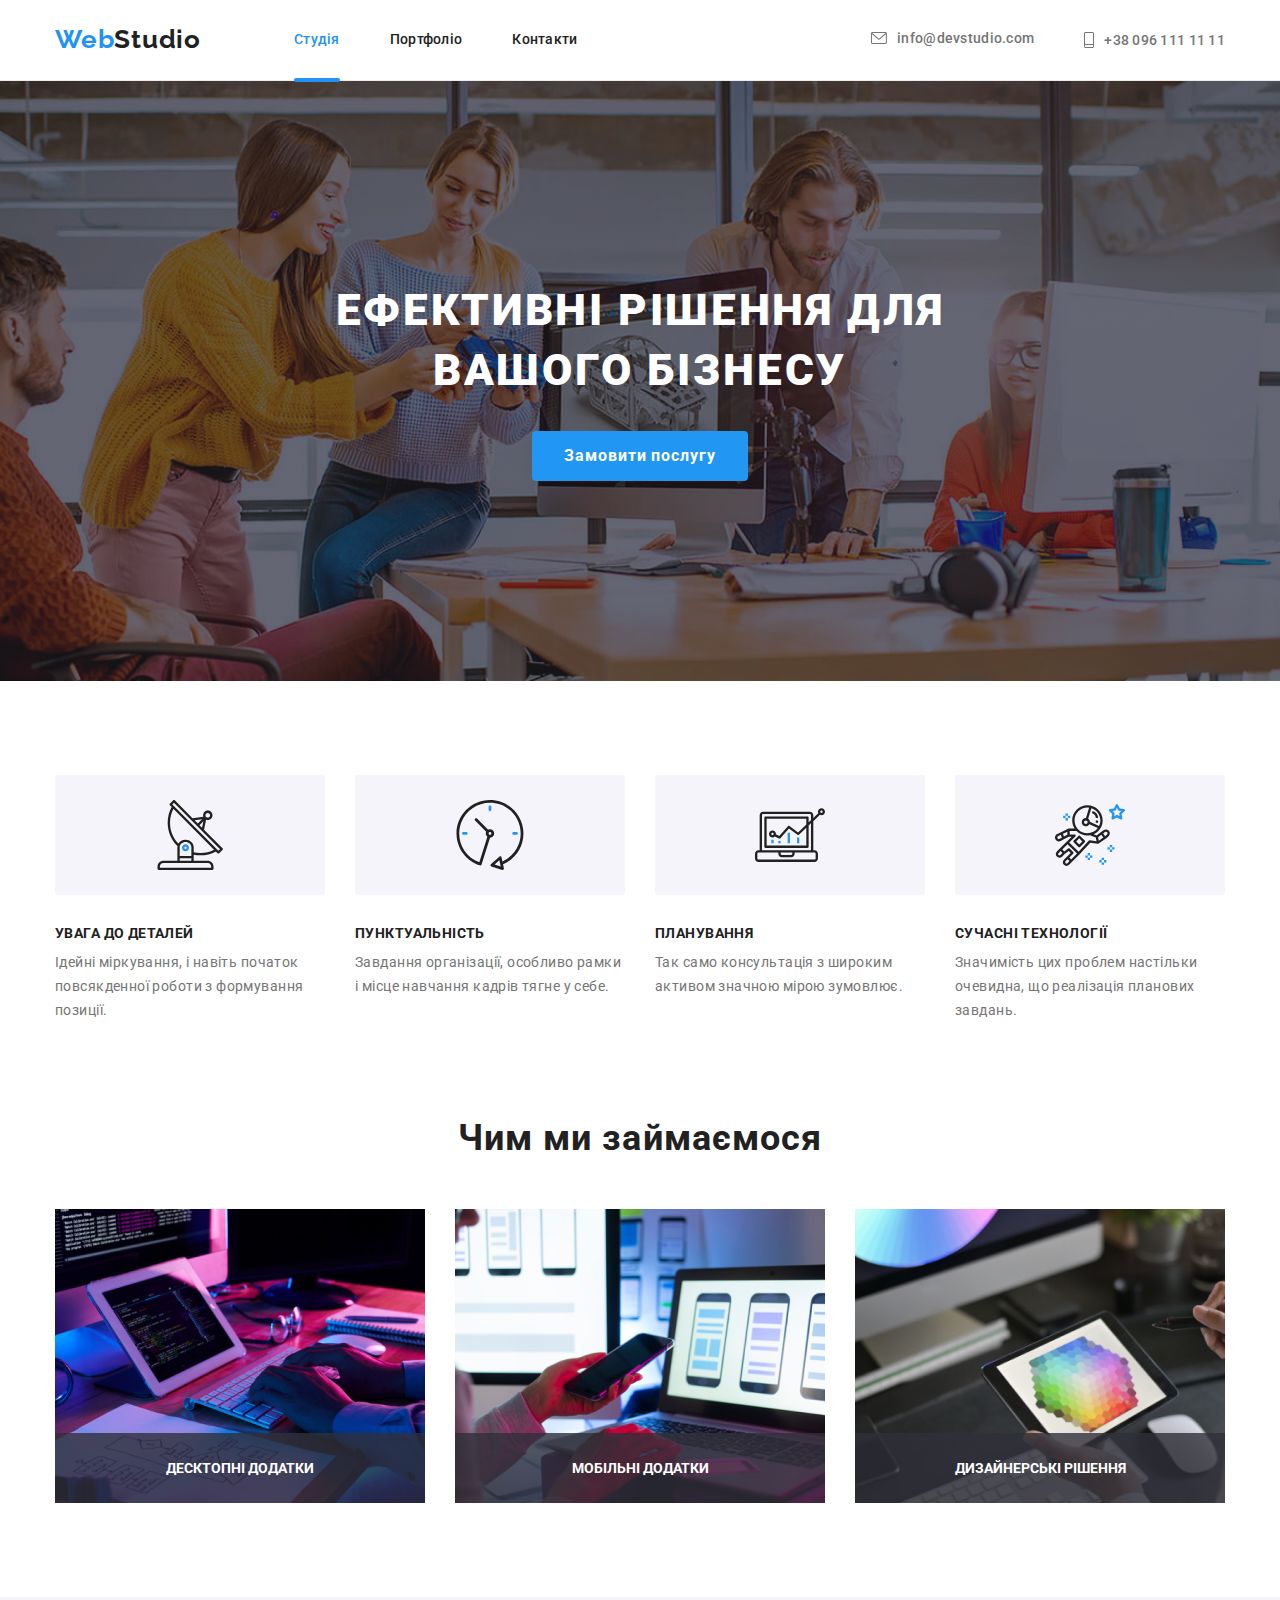
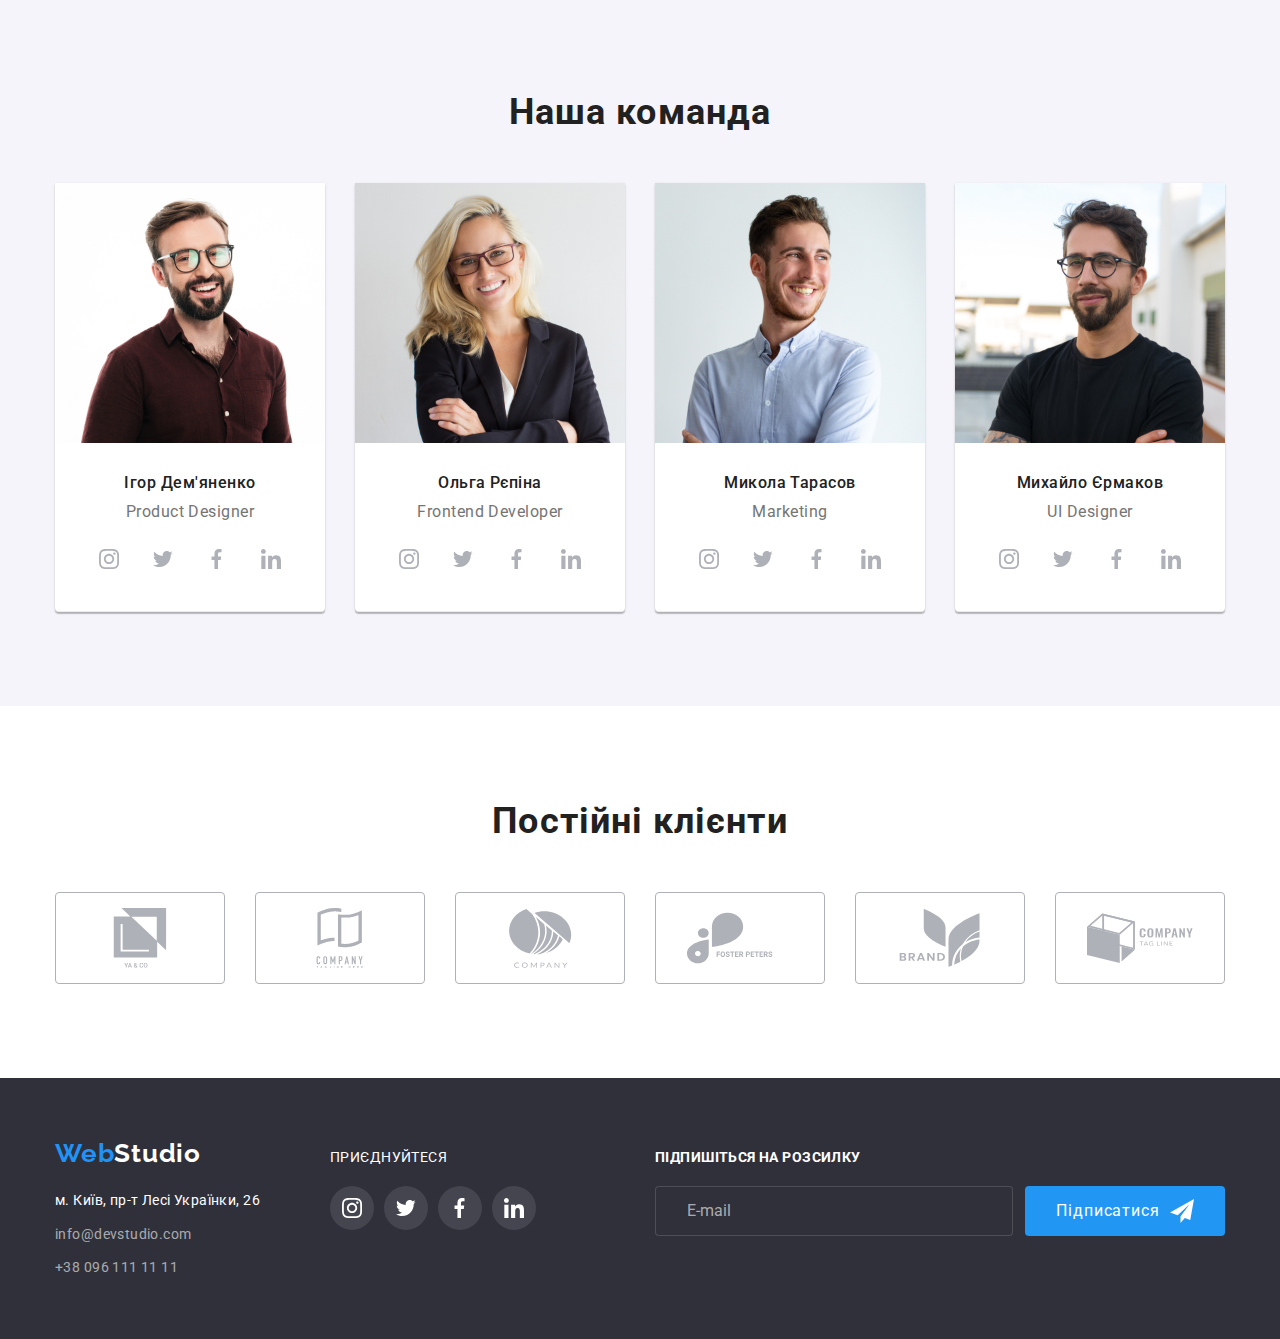
==== commit 6968b72d: "added button" ====
--- a/index.html
+++ b/index.html
@@ -223,29 +223,30 @@
       </address>
       </div>
         <div class="footer-link">
-        <h2 class="footer-title">Приєднуйтеся</h2>
+        <p class="footer-title">Приєднуйтеся</p>
         <ul class="footer-icon-list list">
           <li><a href="#instagram" class="footer-socials"><svg class="footer-icon" width="20" height="20"><use href="./images/icons.svg#icon-instagram"></use></svg></a></li>
           <li><a href="#twetter" class="footer-socials"><svg class="footer-icon" width="20" height="20"><use href="./images/icons.svg#icon-twetter"></use></svg></a></li>
           <li><a href="#facebook" class="footer-socials"><svg class="footer-icon" width="20" height="20"><use href="./images/icons.svg#icon-facebook"></use></svg></a></li>
           <li><a href="#linkedin" class="footer-socials"><svg class="footer-icon" width="20" height="20"><use href="./images/icons.svg#icon-linkedin"></use></svg></a></li>
         </ul>
+      </div>
+
         <form class="footer-form">
-          <h3 class="title-social">Підпишіться на розсилку</h3>
+          <p class="title-social">Підпишіться на розсилку</p>
           <div class="form-content">
             <input type="email" name="email" id="email" class="footer-email" placeholder="E-mail">
             <button type="submit" class="footer-button">Підписатися <svg class="footer-send-icon" width="24" height="24"><use href="./images/icons.svg#icon-send"></use></svg>
             </button>
           </div>
-        </form>
-      </div>
+        </form> 
     </div>
     </footer>
     <div class="backdrop is-hidden" data-modal>
 <div class="modal">
-  <button class="modal-close-button" type="button" data-modal-close><svg class="close-icon"><use href="./images/icons.svg#icon-close.svg"></use></svg>
+  <button class="modal-close-button" type="button" data-modal-close><svg class="close-icon" width="18" height="18"><use href="./images/icons.svg#icon-close.svg"></use></svg>
   </button>
-  <h2 class="modal-name">Залиште свої дані, ми вам передзвонимо</h2>
+  <p class="modal-name">Залиште свої дані, ми вам передзвонимо</p>
   <form name="contacts-form">
     <label class="form-label" for="person-name">Ім'я</label>
     <div class="form-control">
@@ -264,6 +265,12 @@
     </div>
     <label class="form-label" for="tel-number">Коментар</label>
     <textarea class="comment" name="comment" rows="8" placeholder="Введіть текст"></textarea>
+    <div class="form-checkbox">
+      <input class="form-checkbox" type="checkbox" name="checkbox">
+      <label class="form-checkbox-label" for="accept">Погоджуюся з розсилкою та приймаю</label>
+      <a href="#" class="form-contract">Умови договору</a>
+      <button type="submit" class="button-submit">Відправити</button>
+    </div>
   </form>
 </div>
     </div>
--- a/css/styles.css
+++ b/css/styles.css
@@ -423,8 +423,10 @@
         background-color: var(--color-button);
     }
     .footer-form {
+        margin-left: auto;
+    }
+    .form-content {
         display: flex;
-        
     }
     .title-social {
         font-weight: 700;
@@ -603,12 +605,20 @@
     left: 50%;
     transform: translate(-50%, -50%);
     width: 528px;
-    max-height: 581px;
-    height: 100%;
-    overflow: auto;
+    min-height: 581px;
+    padding: 40px;
     background-color: var(--color-background);
     box-shadow: 0px 1px 3px rgba(0, 0, 0, 0.12), 0px 1px 1px rgba(0, 0, 0, 0.14), 0px 2px 1px rgba(0, 0, 0, 0.2);
     border-radius: 4px;
+}
+.modal-name {
+    margin-bottom: 12px;
+    font-weight: 700;
+     font-size: 20px;
+     line-height: 1.15;
+     text-align: center;
+     letter-spacing: 0.03em;
+     color: var(--color-text)
 }
 .modal-close-button {
     display: flex;
@@ -624,6 +634,17 @@
     height: 30px;
     cursor: pointer;
 }
+.close-icon:hover {
+fill: #2196F3;
+}
+.form-label {
+    display: block;
+    margin-bottom: 4px;
+     font-size: 12px;
+     line-height: 1.16;
+     letter-spacing: 0.01em;
+     color: #757575
+}
 .close-icon {
     fill: black;
 }
@@ -633,7 +654,7 @@
 }
 .form-input {
     width: 100%;
-    padding: 14px;
+    padding: 14px 42px;
     border: 1px solid rgba(33, 33, 33, 0.2);
     border-radius: 4px;
     outline: none;
@@ -651,12 +672,28 @@
 border-radius: 4px;
 outline: none;
 }
+.comment::placeholder {
+    font-size: 12px;
+    line-height: 1.16;
+    letter-spacing: 0.01em;
+    color: rgba(117, 117, 117, 0.5);
+}
 .modal-icons {
     fill: currentColor;
     position: absolute;
-    display: inline-block;
     pointer-events: none;
     left: 12px;
     top: 50%;
     transform: translateY(-50%);
+}
+.form-input:focus + .modal-icons {
+    fill: var(--color-button);
+}
+.button-submit {
+    padding: 10px 52px;
+     background-color: #188ce8;  
+     box-shadow: 0px 4px 4px rgba(0, 0, 0, 0.15);
+     border-radius: 4px;
+     color: #fff;
+     border: none;
 }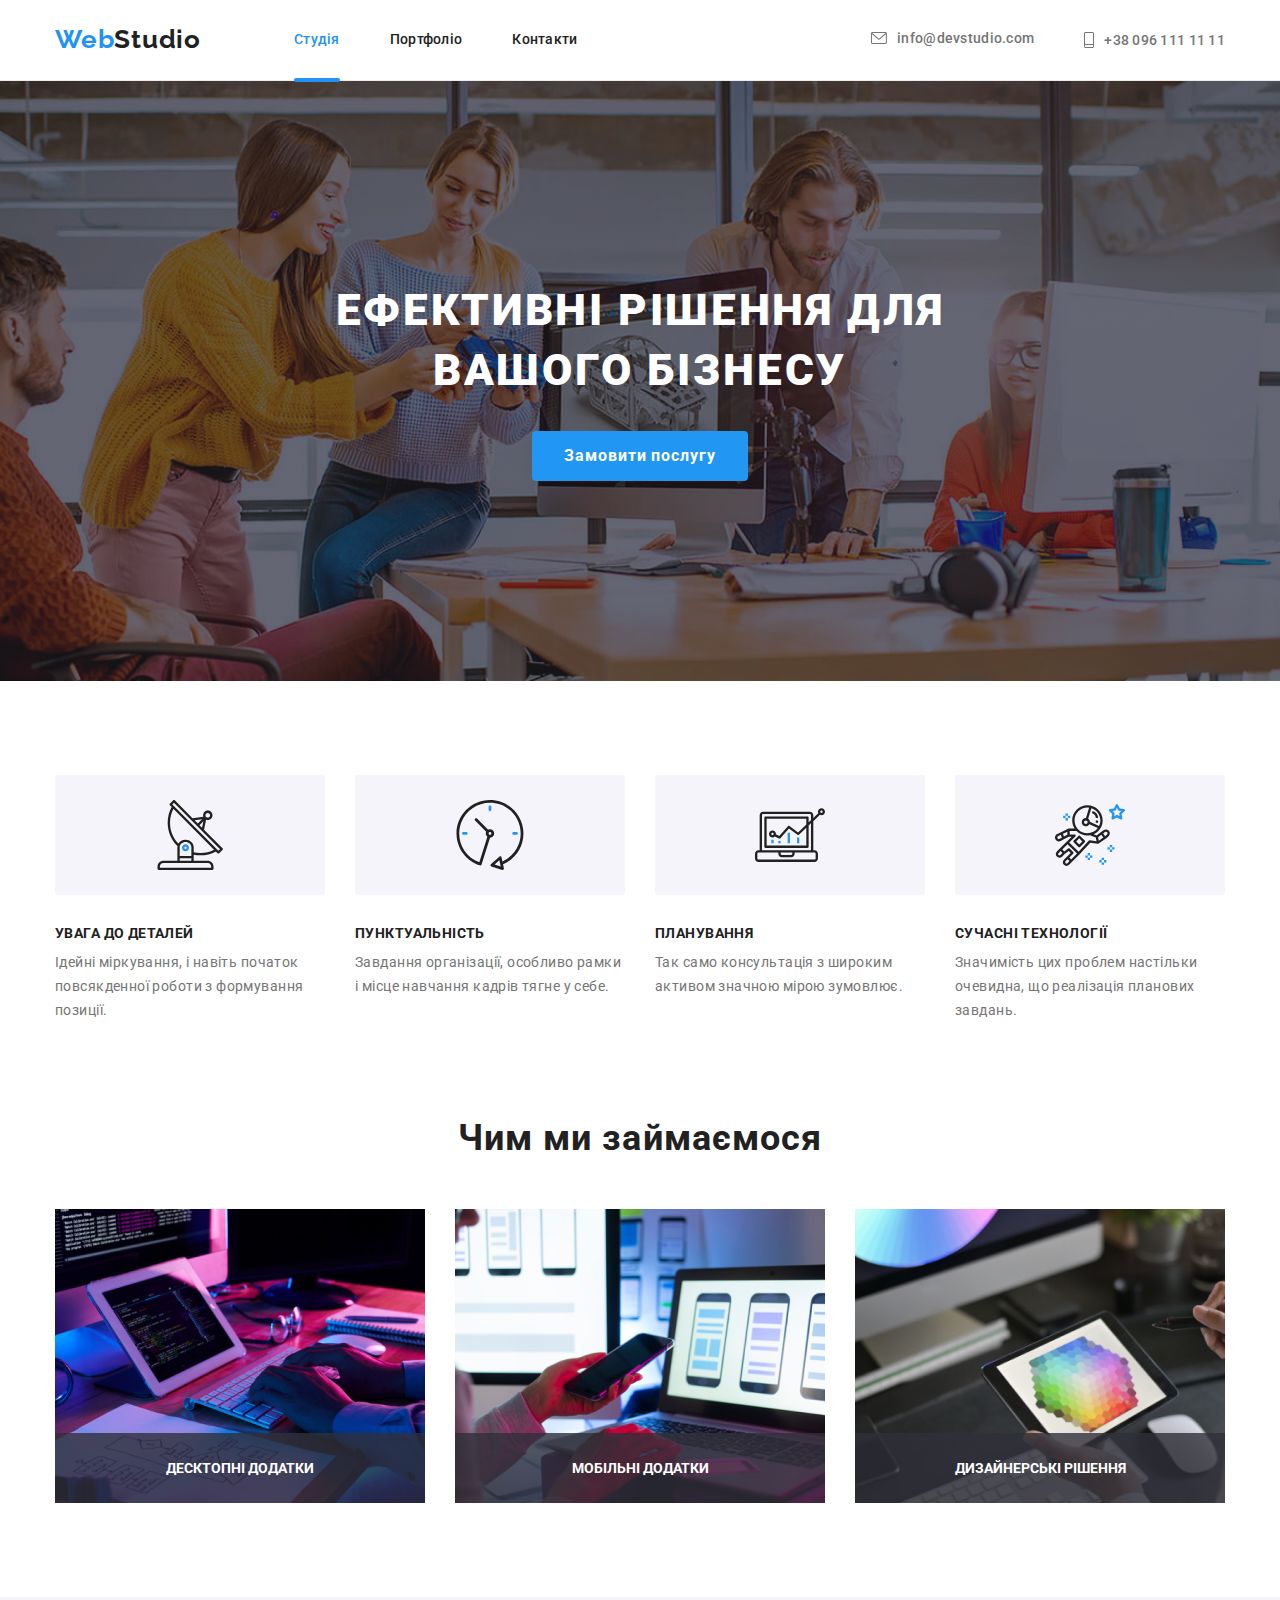
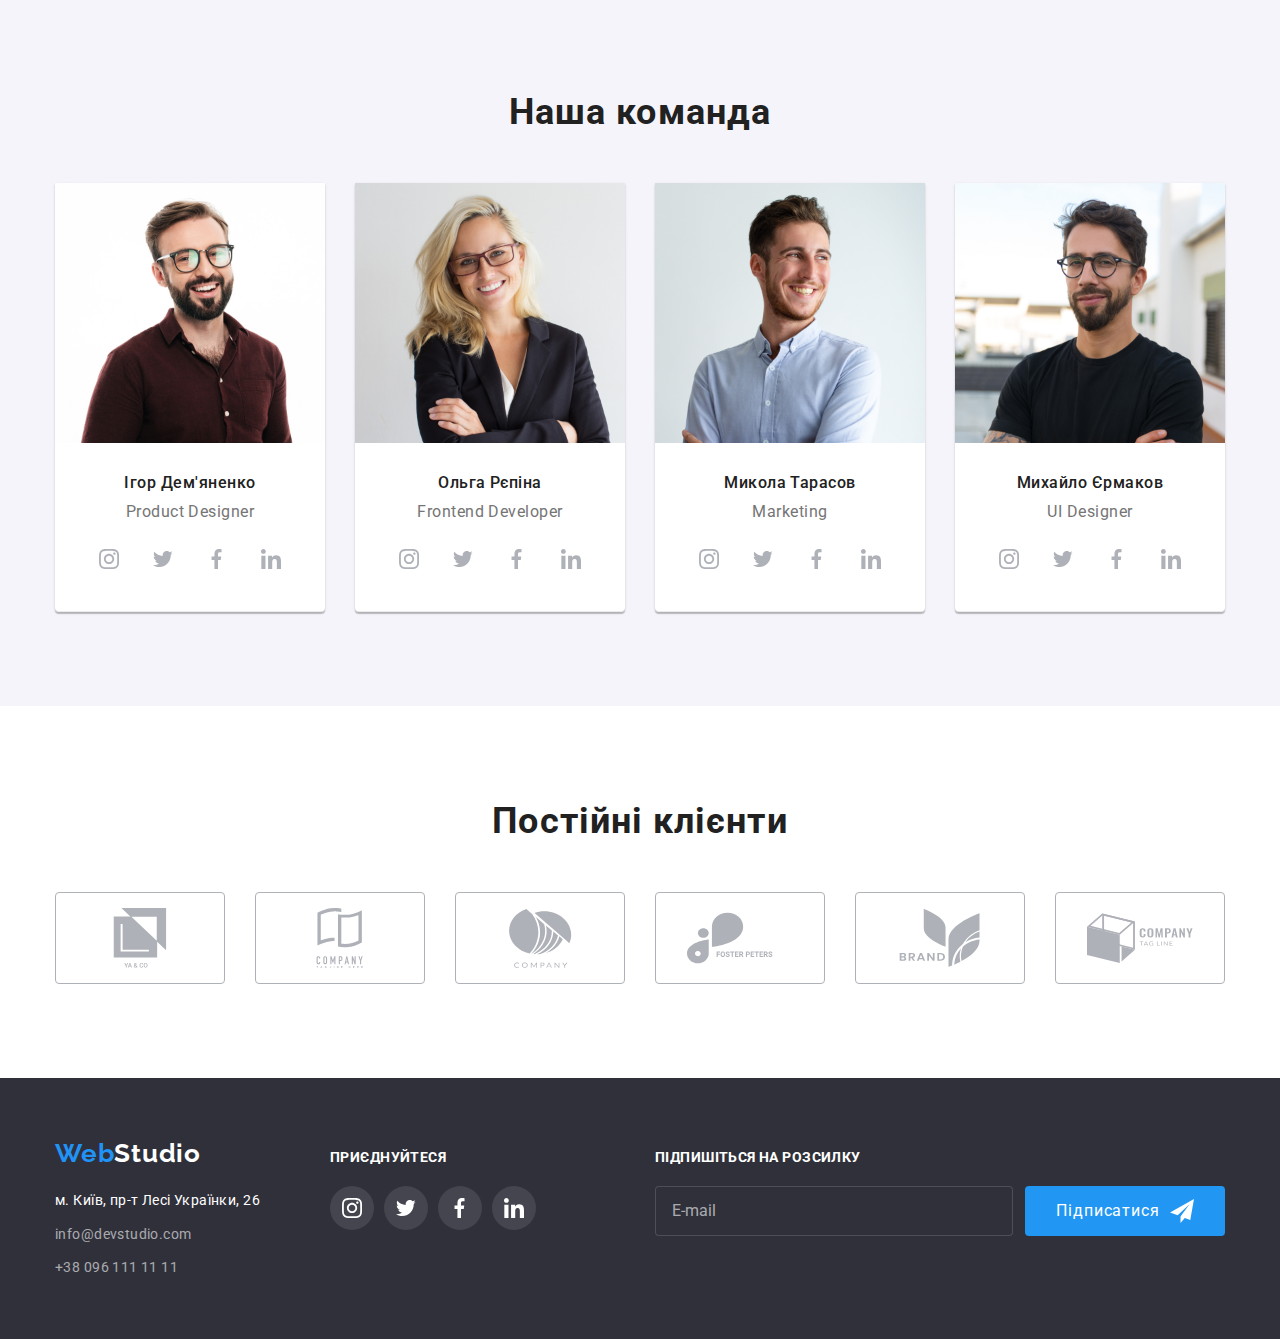
==== commit 0c47bd0c: "finish checkbox" ====
--- a/index.html
+++ b/index.html
@@ -244,7 +244,7 @@
     </footer>
     <div class="backdrop is-hidden" data-modal>
 <div class="modal">
-  <button class="modal-close-button" type="button" data-modal-close><svg class="close-icon" width="18" height="18"><use href="./images/icons.svg#icon-close.svg"></use></svg>
+  <button class="modal-close-button" type="button" data-modal-close><svg class="close-icon"><use href="./images/icons.svg#icon-close.svg"></use></svg>
   </button>
   <p class="modal-name">Залиште свої дані, ми вам передзвонимо</p>
   <form name="contacts-form">
@@ -260,21 +260,22 @@
     </div>
     <label class="form-label" for="email">Пошта</label>
     <div class="form-control">
-      <input class="form-input" id="email" type="email" name="email">
+      <input class="form-input" id="e-mail" type="email" name="email">
       <svg class="modal-icons" width="18" height="18"> <use href="./images/icons.svg#icon-email-modal"></use></svg>
     </div>
     <label class="form-label" for="tel-number">Коментар</label>
     <textarea class="comment" name="comment" rows="8" placeholder="Введіть текст"></textarea>
     <div class="form-checkbox">
-      <input class="form-checkbox" type="checkbox" name="checkbox">
-      <label class="form-checkbox-label" for="accept">Погоджуюся з розсилкою та приймаю</label>
+      <label class="form-checkbox-label">
+      <input class="form-check-box" type="checkbox" name="checkbox">
+      <span class="checkbox-icon"></span>Погоджуюся з розсилкою та приймаю
+      </label>
       <a href="#" class="form-contract">Умови договору</a>
-      <button type="submit" class="button-submit">Відправити</button>
-    </div>
+    </div>
+    <button type="submit" class="button-submit">Відправити</button>
   </form>
 </div>
     </div>
     <script src="./js/modal.js"></script>
 </body>
-  </body>
 </html>
--- a/css/styles.css
+++ b/css/styles.css
@@ -401,6 +401,7 @@
         align-items: baseline;
     }
     .footer-title {
+        font-weight: 700;
         color: #FFFFFF;
         font-size: 14px;
         letter-spacing: 0.03em;
@@ -469,12 +470,8 @@
         padding: 15px 16px;
     }
     .footer-email::placeholder {
-        font-weight: 400;
         font-size: 16px;
         line-height: 1.2;
-        display: flex;
-        align-items: center;
-        padding-left: 15px;
         color: rgba(255, 255, 255, 0.6);
     }
 .filters-list {
@@ -487,6 +484,7 @@
     margin-right: 0;
 }
 .filters-button {
+    font-weight: 700;
     padding: 6px 22px;
     font-weight: 500;
     font-size: 16px; 
@@ -634,20 +632,22 @@
     height: 30px;
     cursor: pointer;
 }
+.close-icon {
+    fill: black;
+    width: 18px;
+    height: 18px;
+}
 .close-icon:hover {
-fill: #2196F3;
-}
+    fill: #2196F3;
+    }
 .form-label {
     display: block;
     margin-bottom: 4px;
-     font-size: 12px;
-     line-height: 1.16;
-     letter-spacing: 0.01em;
-     color: #757575
-}
-.close-icon {
-    fill: black;
-}
+    font-size: 12px;
+    line-height: 1.16;
+    letter-spacing: 0.01em;
+    color: #757575
+    }
 .form-control {
     position: relative;
     margin-bottom: 10px;
@@ -657,8 +657,8 @@
     padding: 14px 42px;
     border: 1px solid rgba(33, 33, 33, 0.2);
     border-radius: 4px;
+    transition: border-color var(--transition-duration) var(--transition-timing-function);
     outline: none;
-    transition: border-color var(--transition-duration) var(--transition-timing-function);
 }
 .form-input:focus {
     border-color: var(--color-primary);
@@ -689,11 +689,72 @@
 .form-input:focus + .modal-icons {
     fill: var(--color-button);
 }
+
+      /* checkbox start  якась у мене біда з цим (((*/
+.form-checkbox {
+    display: flex;
+    align-items: center;
+    justify-content: center;
+    margin-top: 20px;
+    gap: 4px;
+}
+.form-check-box {
+    appearance: none;
+}
+.checkbox-icon {
+    display: inline-block;
+    width: 16px;
+    height: 15px;
+    border: 2px solid #212121;
+    border-radius: 2px; 
+    background-color: #fff;
+}
+.form-checkbox-label {
+    display: flex;
+    align-items: center;
+    justify-content: center;
+     font-size: 14px;
+     line-height: 1.71;
+     color: #757575;
+     letter-spacing: 0.03em;
+     gap: 8px;
+}
+.form-check-box:checked + .checkbox-icon {
+    background-color: #2196F3;
+   border-color: #2196F3;
+   background-image: url('../images/checkbox.svg');
+   background-size: 11px 8px;
+   background-position: center;
+   background-repeat: no-repeat;
+}
+.form-checkbox-label::before {
+content: " ";
+display: inline-block;
+border-color: #212121;
+border-radius: 2px;
+margin-right: 7px;
+}
+.form-contract {
+    font-size: 14px;
+    line-height: 1.71;
+    letter-spacing: 0.03em;
+    color: rgba(33, 150, 243, 1);
+}
+         /* checkbox end */
 .button-submit {
-    padding: 10px 52px;
+    display: flex;
+    justify-content: center;
+    margin: 0 auto;
+    margin-top: 30px;
+    padding: 10px  52px;
+    font-weight: 700;
+    font-size: 1.85;
+    letter-spacing: 0.06em;
+    line-height: 30px;
      background-color: #188ce8;  
      box-shadow: 0px 4px 4px rgba(0, 0, 0, 0.15);
      border-radius: 4px;
      color: #fff;
      border: none;
+     cursor: pointer;
 }